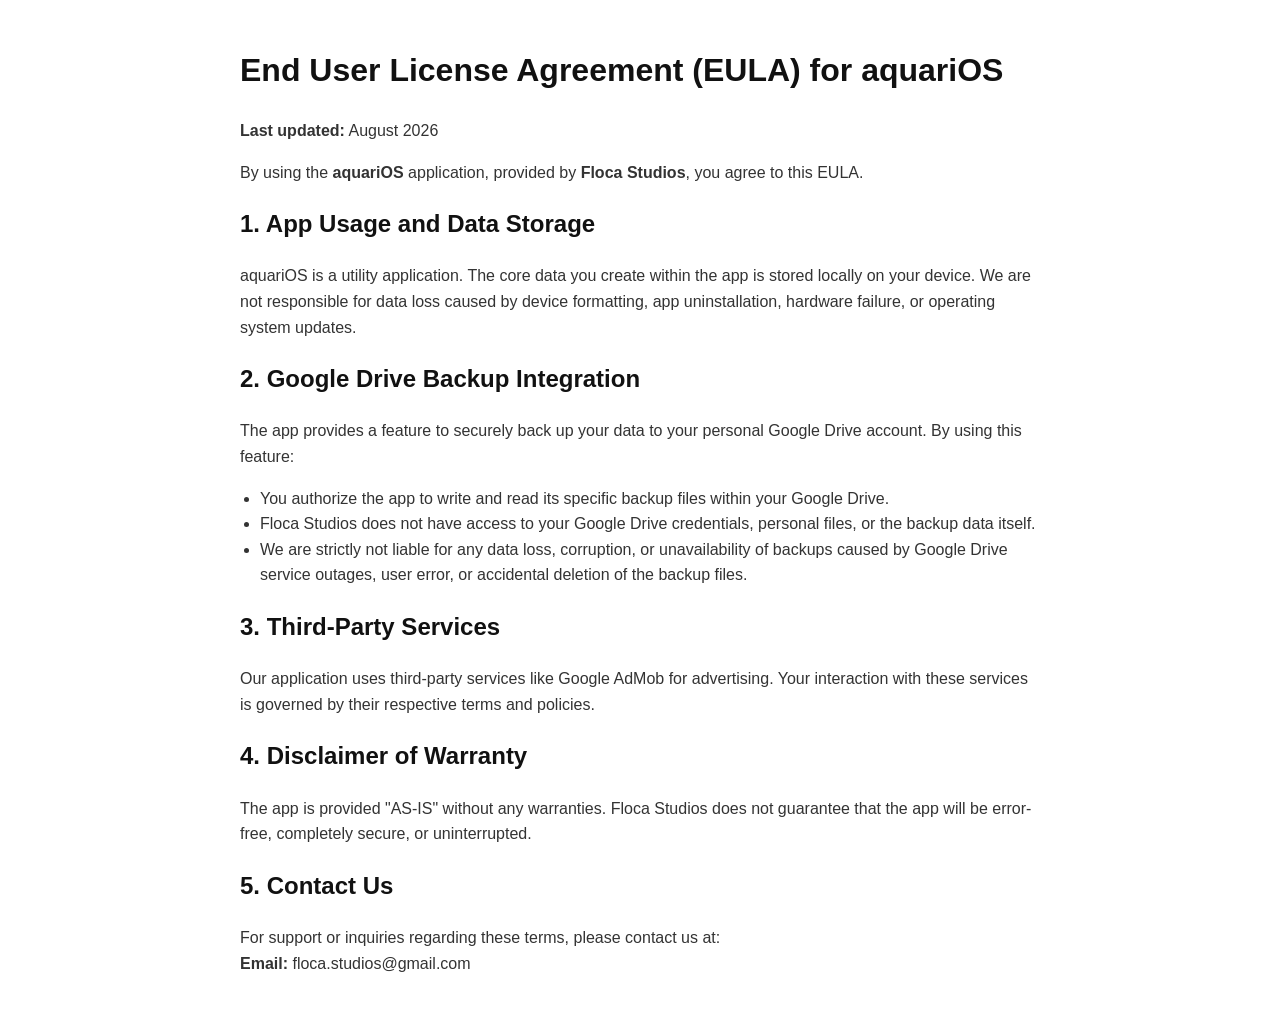
==== aquarios/eula.html @ bc750301 "Create eula.html" ====
<!DOCTYPE html>
<html lang="en">
<head>
    <meta charset="UTF-8">
    <meta name="viewport" content="width=device-width, initial-scale=1.0">
    <title>End User License Agreement - aquariOS</title>
    <style>
        body { font-family: -apple-system, BlinkMacSystemFont, "Segoe UI", Roboto, Helvetica, Arial, sans-serif; line-height: 1.6; padding: 24px; max-width: 800px; margin: 0 auto; color: #333; }
        h1, h2 { color: #111; }
        a { color: #0066cc; }
        ul { padding-left: 20px; }
    </style>
</head>
<body>

    <h1>End User License Agreement (EULA) for aquariOS</h1>
    <p><strong>Last updated:</strong> August 2026</p>

    <p>By using the <strong>aquariOS</strong> application, provided by <strong>Floca Studios</strong>, you agree to this EULA.</p>

    <h2>1. App Usage and Data Storage</h2>
    <p>aquariOS is a utility application. The core data you create within the app is stored locally on your device. We are not responsible for data loss caused by device formatting, app uninstallation, hardware failure, or operating system updates.</p>

    <h2>2. Google Drive Backup Integration</h2>
    <p>The app provides a feature to securely back up your data to your personal Google Drive account. By using this feature:</p>
    <ul>
        <li>You authorize the app to write and read its specific backup files within your Google Drive.</li>
        <li>Floca Studios does not have access to your Google Drive credentials, personal files, or the backup data itself.</li>
        <li>We are strictly not liable for any data loss, corruption, or unavailability of backups caused by Google Drive service outages, user error, or accidental deletion of the backup files.</li>
    </ul>

    <h2>3. Third-Party Services</h2>
    <p>Our application uses third-party services like Google AdMob for advertising. Your interaction with these services is governed by their respective terms and policies.</p>

    <h2>4. Disclaimer of Warranty</h2>
    <p>The app is provided "AS-IS" without any warranties. Floca Studios does not guarantee that the app will be error-free, completely secure, or uninterrupted.</p>

    <h2>5. Contact Us</h2>
    <p>For support or inquiries regarding these terms, please contact us at:<br>
    <strong>Email:</strong> floca.studios@gmail.com</p>

</body>
</html>
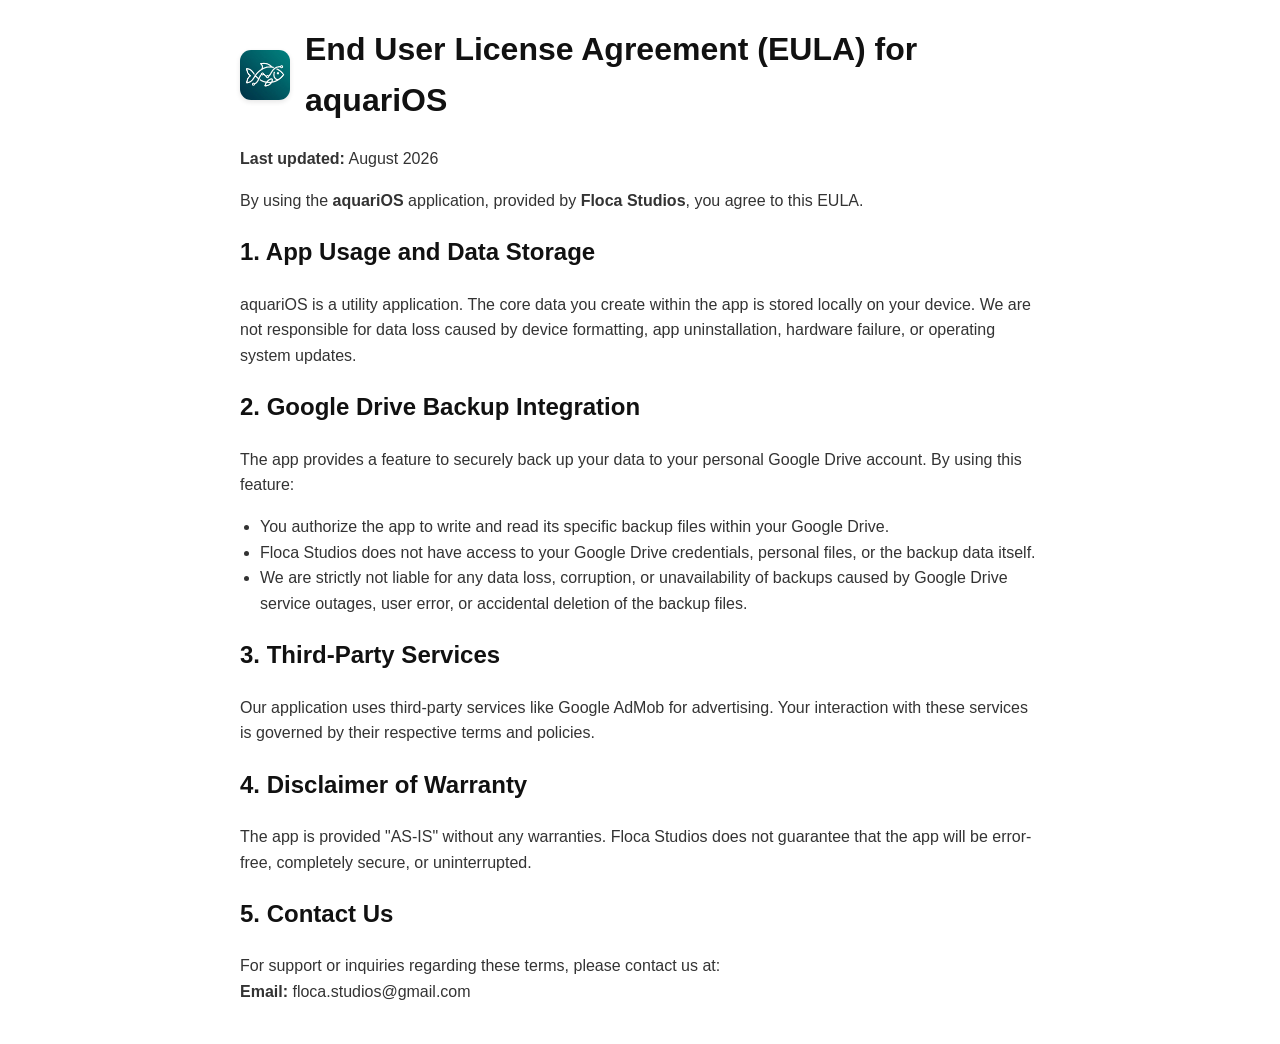
==== commit 8ba3acde: "Update eula.html" ====
--- a/aquarios/eula.html
+++ b/aquarios/eula.html
@@ -13,7 +13,10 @@
 </head>
 <body>
 
-    <h1>End User License Agreement (EULA) for aquariOS</h1>
+    <div style="display: flex; align-items: center; gap: 15px; margin-bottom: 20px;">
+        <img src="icon.png" alt="aquariOS Icon" style="width: 50px; height: 50px; border-radius: 22%; box-shadow: 0 2px 5px rgba(0,0,0,0.1);">
+        <h1 style="margin: 0;">End User License Agreement (EULA) for aquariOS</h1>
+    </div>
     <p><strong>Last updated:</strong> August 2026</p>
 
     <p>By using the <strong>aquariOS</strong> application, provided by <strong>Floca Studios</strong>, you agree to this EULA.</p>
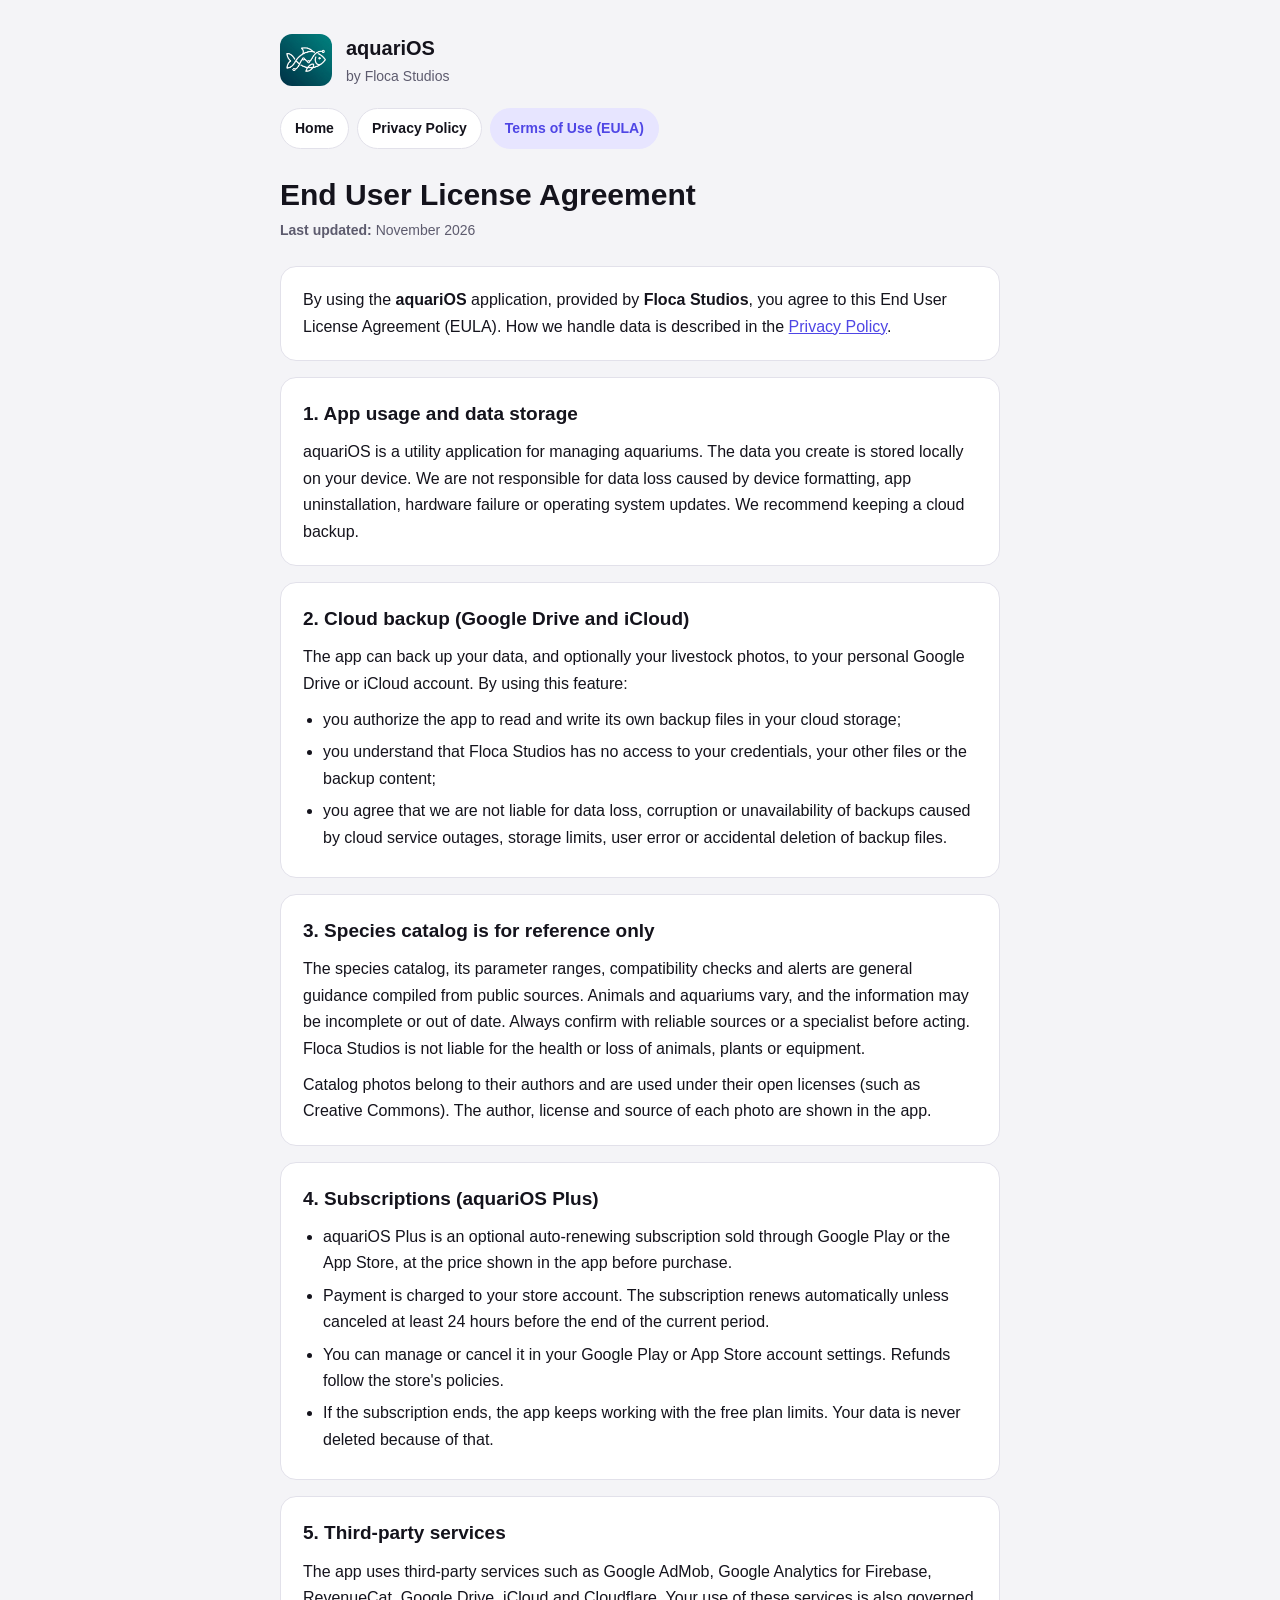
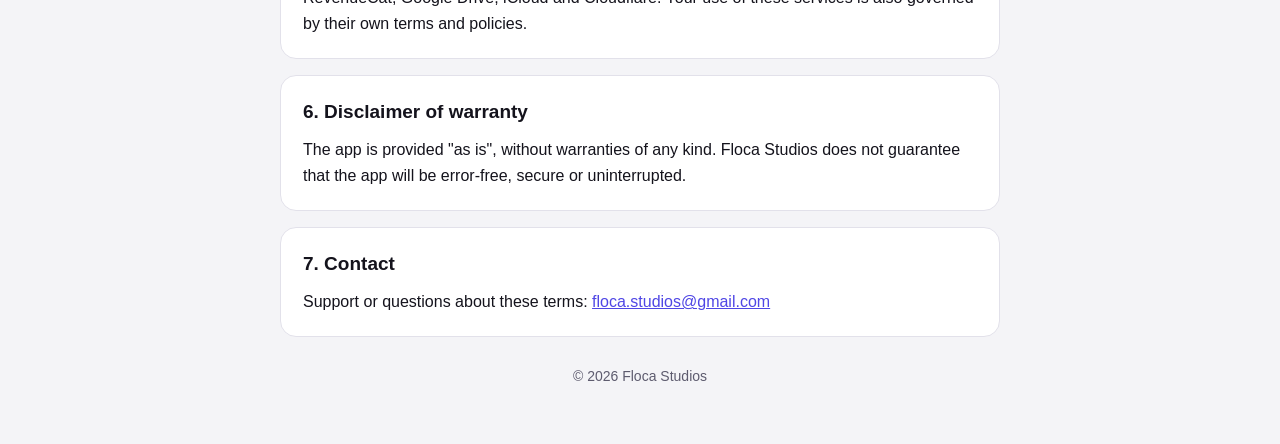
==== commit c22ccf86: "docs(aquarios): update privacy policy and EULA for v1.1, refresh layout" ====
--- a/aquarios/eula.html
+++ b/aquarios/eula.html
@@ -1,46 +1,78 @@
 <!DOCTYPE html>
 <html lang="en">
 <head>
-    <meta charset="UTF-8">
-    <meta name="viewport" content="width=device-width, initial-scale=1.0">
-    <title>End User License Agreement - aquariOS</title>
-    <style>
-        body { font-family: -apple-system, BlinkMacSystemFont, "Segoe UI", Roboto, Helvetica, Arial, sans-serif; line-height: 1.6; padding: 24px; max-width: 800px; margin: 0 auto; color: #333; }
-        h1, h2 { color: #111; }
-        a { color: #0066cc; }
-        ul { padding-left: 20px; }
-    </style>
+  <meta charset="UTF-8">
+  <meta name="viewport" content="width=device-width, initial-scale=1.0">
+  <title>Terms of Use (EULA) - aquariOS</title>
+  <meta name="color-scheme" content="light dark">
+  <link rel="stylesheet" href="styles.css">
 </head>
 <body>
+<main class="page">
+  <header class="brand">
+    <img src="icon.png" alt="aquariOS icon">
+    <div><div class="name">aquariOS</div><div class="studio">by Floca Studios</div></div>
+  </header>
+  <nav class="links" aria-label="Legal pages">
+    <a href="index.html">Home</a>
+    <a href="privacy-policy.html">Privacy Policy</a>
+    <a href="eula.html" aria-current="page">Terms of Use (EULA)</a>
+  </nav>
 
-    <div style="display: flex; align-items: center; gap: 15px; margin-bottom: 20px;">
-        <img src="icon.png" alt="aquariOS Icon" style="width: 50px; height: 50px; border-radius: 22%; box-shadow: 0 2px 5px rgba(0,0,0,0.1);">
-        <h1 style="margin: 0;">End User License Agreement (EULA) for aquariOS</h1>
-    </div>
-    <p><strong>Last updated:</strong> August 2026</p>
+  <h1>End User License Agreement</h1>
+  <p class="updated"><strong>Last updated:</strong> November 2026</p>
 
-    <p>By using the <strong>aquariOS</strong> application, provided by <strong>Floca Studios</strong>, you agree to this EULA.</p>
+  <section class="card">
+    <p>By using the <strong>aquariOS</strong> application, provided by <strong>Floca Studios</strong>, you agree to this End User License Agreement (EULA). How we handle data is described in the <a href="privacy-policy.html">Privacy Policy</a>.</p>
+  </section>
 
-    <h2>1. App Usage and Data Storage</h2>
-    <p>aquariOS is a utility application. The core data you create within the app is stored locally on your device. We are not responsible for data loss caused by device formatting, app uninstallation, hardware failure, or operating system updates.</p>
+  <section class="card">
+    <h2>1. App usage and data storage</h2>
+    <p>aquariOS is a utility application for managing aquariums. The data you create is stored locally on your device. We are not responsible for data loss caused by device formatting, app uninstallation, hardware failure or operating system updates. We recommend keeping a cloud backup.</p>
+  </section>
 
-    <h2>2. Google Drive Backup Integration</h2>
-    <p>The app provides a feature to securely back up your data to your personal Google Drive account. By using this feature:</p>
+  <section class="card">
+    <h2>2. Cloud backup (Google Drive and iCloud)</h2>
+    <p>The app can back up your data, and optionally your livestock photos, to your personal Google Drive or iCloud account. By using this feature:</p>
     <ul>
-        <li>You authorize the app to write and read its specific backup files within your Google Drive.</li>
-        <li>Floca Studios does not have access to your Google Drive credentials, personal files, or the backup data itself.</li>
-        <li>We are strictly not liable for any data loss, corruption, or unavailability of backups caused by Google Drive service outages, user error, or accidental deletion of the backup files.</li>
+      <li>you authorize the app to read and write its own backup files in your cloud storage;</li>
+      <li>you understand that Floca Studios has no access to your credentials, your other files or the backup content;</li>
+      <li>you agree that we are not liable for data loss, corruption or unavailability of backups caused by cloud service outages, storage limits, user error or accidental deletion of backup files.</li>
     </ul>
+  </section>
 
-    <h2>3. Third-Party Services</h2>
-    <p>Our application uses third-party services like Google AdMob for advertising. Your interaction with these services is governed by their respective terms and policies.</p>
+  <section class="card">
+    <h2>3. Species catalog is for reference only</h2>
+    <p>The species catalog, its parameter ranges, compatibility checks and alerts are general guidance compiled from public sources. Animals and aquariums vary, and the information may be incomplete or out of date. Always confirm with reliable sources or a specialist before acting. Floca Studios is not liable for the health or loss of animals, plants or equipment.</p>
+    <p>Catalog photos belong to their authors and are used under their open licenses (such as Creative Commons). The author, license and source of each photo are shown in the app.</p>
+  </section>
 
-    <h2>4. Disclaimer of Warranty</h2>
-    <p>The app is provided "AS-IS" without any warranties. Floca Studios does not guarantee that the app will be error-free, completely secure, or uninterrupted.</p>
+  <section class="card">
+    <h2>4. Subscriptions (aquariOS Plus)</h2>
+    <ul>
+      <li>aquariOS Plus is an optional auto-renewing subscription sold through Google Play or the App Store, at the price shown in the app before purchase.</li>
+      <li>Payment is charged to your store account. The subscription renews automatically unless canceled at least 24 hours before the end of the current period.</li>
+      <li>You can manage or cancel it in your Google Play or App Store account settings. Refunds follow the store's policies.</li>
+      <li>If the subscription ends, the app keeps working with the free plan limits. Your data is never deleted because of that.</li>
+    </ul>
+  </section>
 
-    <h2>5. Contact Us</h2>
-    <p>For support or inquiries regarding these terms, please contact us at:<br>
-    <strong>Email:</strong> floca.studios@gmail.com</p>
+  <section class="card">
+    <h2>5. Third-party services</h2>
+    <p>The app uses third-party services such as Google AdMob, Google Analytics for Firebase, RevenueCat, Google Drive, iCloud and Cloudflare. Your use of these services is also governed by their own terms and policies.</p>
+  </section>
 
+  <section class="card">
+    <h2>6. Disclaimer of warranty</h2>
+    <p>The app is provided "as is", without warranties of any kind. Floca Studios does not guarantee that the app will be error-free, secure or uninterrupted.</p>
+  </section>
+
+  <section class="card">
+    <h2>7. Contact</h2>
+    <p>Support or questions about these terms: <a href="mailto:floca.studios@gmail.com">floca.studios@gmail.com</a></p>
+  </section>
+
+  <footer>© 2026 Floca Studios</footer>
+</main>
 </body>
 </html>
--- a/aquarios/styles.css
+++ b/aquarios/styles.css
@@ -0,0 +1,62 @@
+:root {
+  --bg: #f4f4f7;
+  --card: #ffffff;
+  --text: #14131c;
+  --muted: #5d5b6e;
+  --border: #e2e1ea;
+  --accent: #4f46e5;
+  --accent-soft: #e7e5ff;
+}
+@media (prefers-color-scheme: dark) {
+  :root {
+    --bg: #0a0a0a;
+    --card: #17171d;
+    --text: #f3f4f6;
+    --muted: #9ca3af;
+    --border: #262630;
+    --accent: #c3c0ff;
+    --accent-soft: #23214a;
+  }
+}
+* { box-sizing: border-box; }
+body {
+  margin: 0;
+  background: var(--bg);
+  color: var(--text);
+  font-family: -apple-system, BlinkMacSystemFont, "Segoe UI", Roboto, Helvetica, Arial, sans-serif;
+  line-height: 1.65;
+  font-size: 16px;
+}
+a { color: var(--accent); }
+a:focus-visible { outline: 2px solid var(--accent); outline-offset: 2px; border-radius: 4px; }
+.page { max-width: 760px; margin: 0 auto; padding: 32px 20px 56px; }
+.brand { display: flex; align-items: center; gap: 14px; margin-bottom: 8px; }
+.brand img { width: 52px; height: 52px; border-radius: 12px; }
+.brand .name { font-weight: 800; font-size: 20px; }
+.brand .studio { color: var(--muted); font-size: 14px; }
+nav.links { display: flex; flex-wrap: wrap; gap: 8px; margin: 20px 0 28px; }
+nav.links a {
+  text-decoration: none; font-weight: 600; font-size: 14px;
+  padding: 8px 14px; border-radius: 999px;
+  border: 1px solid var(--border); background: var(--card); color: var(--text);
+}
+nav.links a[aria-current="page"] { background: var(--accent-soft); border-color: transparent; color: var(--accent); }
+h1 { font-size: 30px; line-height: 1.2; margin: 0 0 6px; }
+.updated { color: var(--muted); font-size: 14px; margin: 0 0 24px; }
+.card {
+  background: var(--card); border: 1px solid var(--border); border-radius: 16px;
+  padding: 20px 22px; margin: 0 0 16px;
+}
+.card h2 { font-size: 19px; margin: 0 0 10px; }
+.card h3 { font-size: 16px; margin: 16px 0 6px; }
+.card p { margin: 0 0 10px; }
+.card p:last-child, .card ul:last-child { margin-bottom: 0; }
+ul { padding-left: 20px; margin: 0 0 10px; }
+li { margin-bottom: 6px; }
+.summary { background: var(--accent-soft); border-color: transparent; }
+footer { color: var(--muted); font-size: 14px; margin-top: 28px; text-align: center; }
+.hero { text-align: center; padding-top: 48px; }
+.hero img { width: 112px; height: 112px; border-radius: 26px; }
+.hero h1 { font-size: 34px; margin-top: 18px; }
+.hero p { color: var(--muted); margin: 0 0 28px; }
+.hero nav.links { justify-content: center; }
